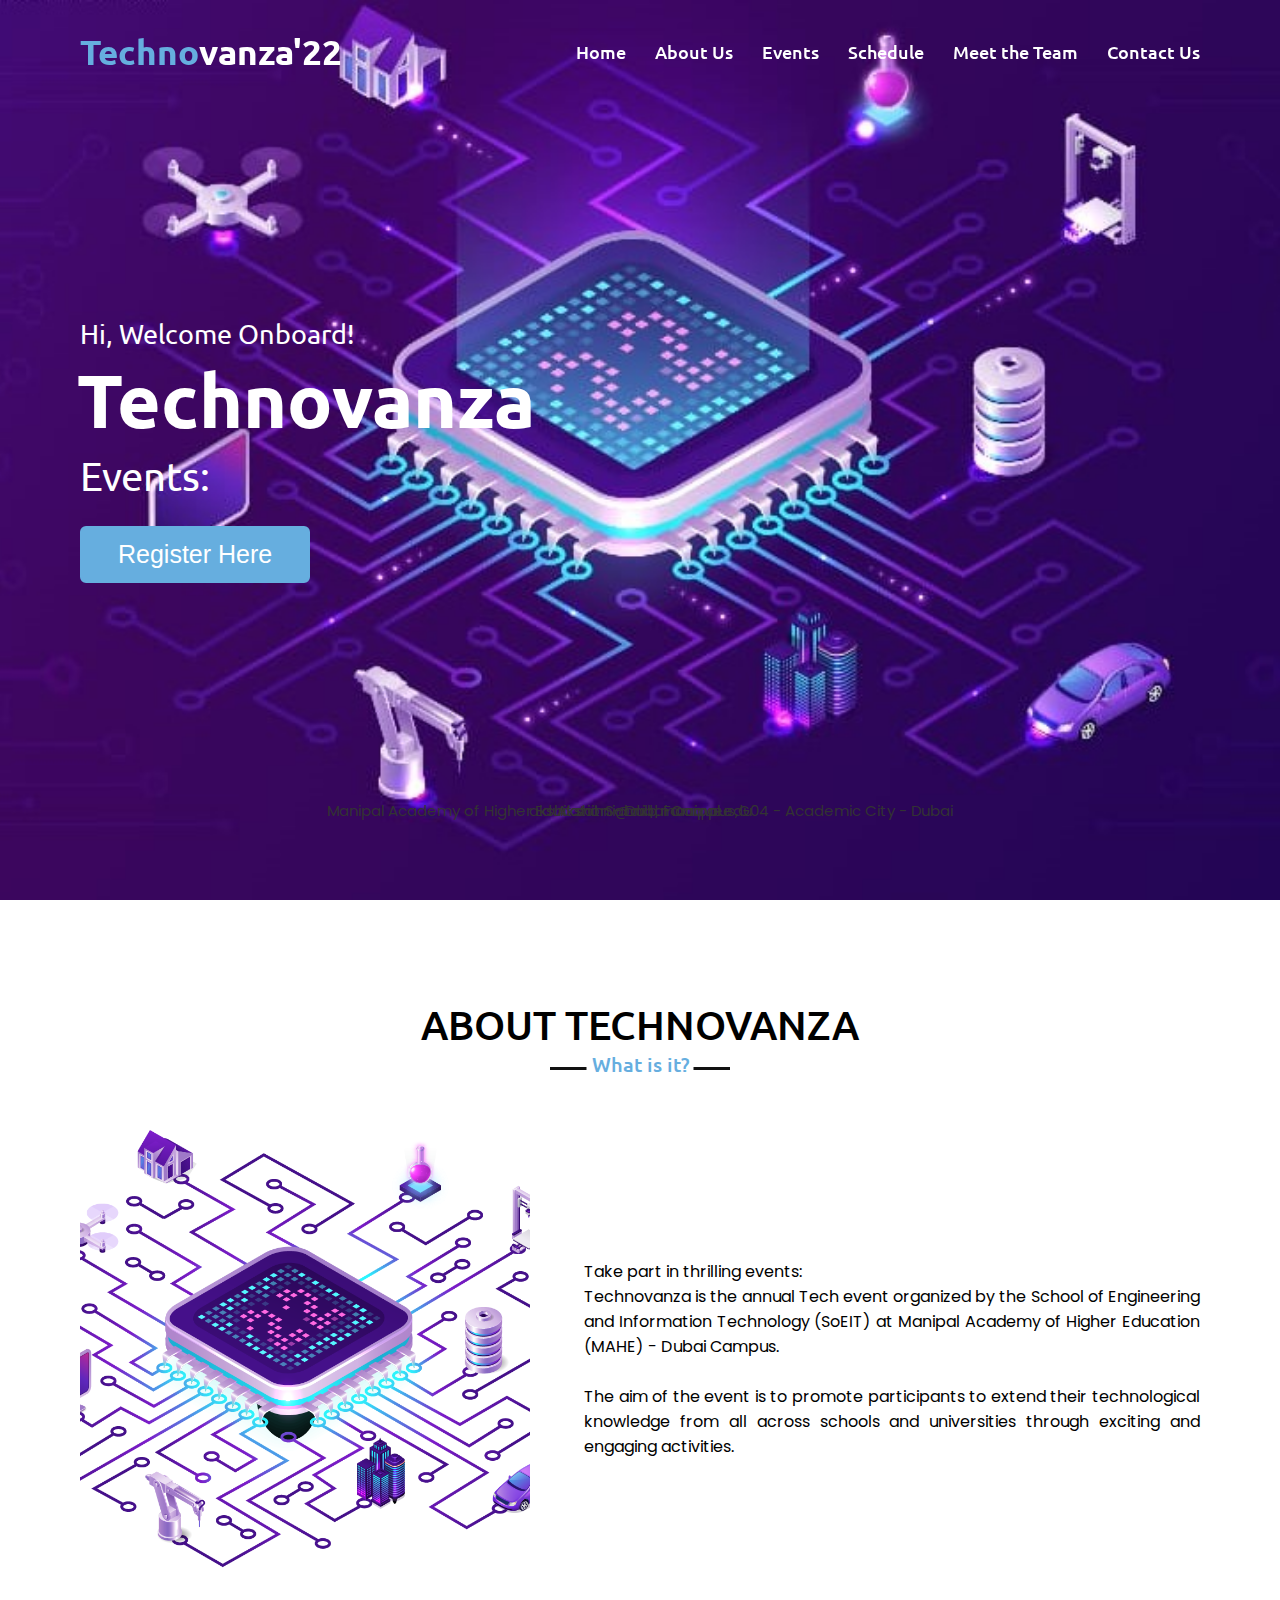
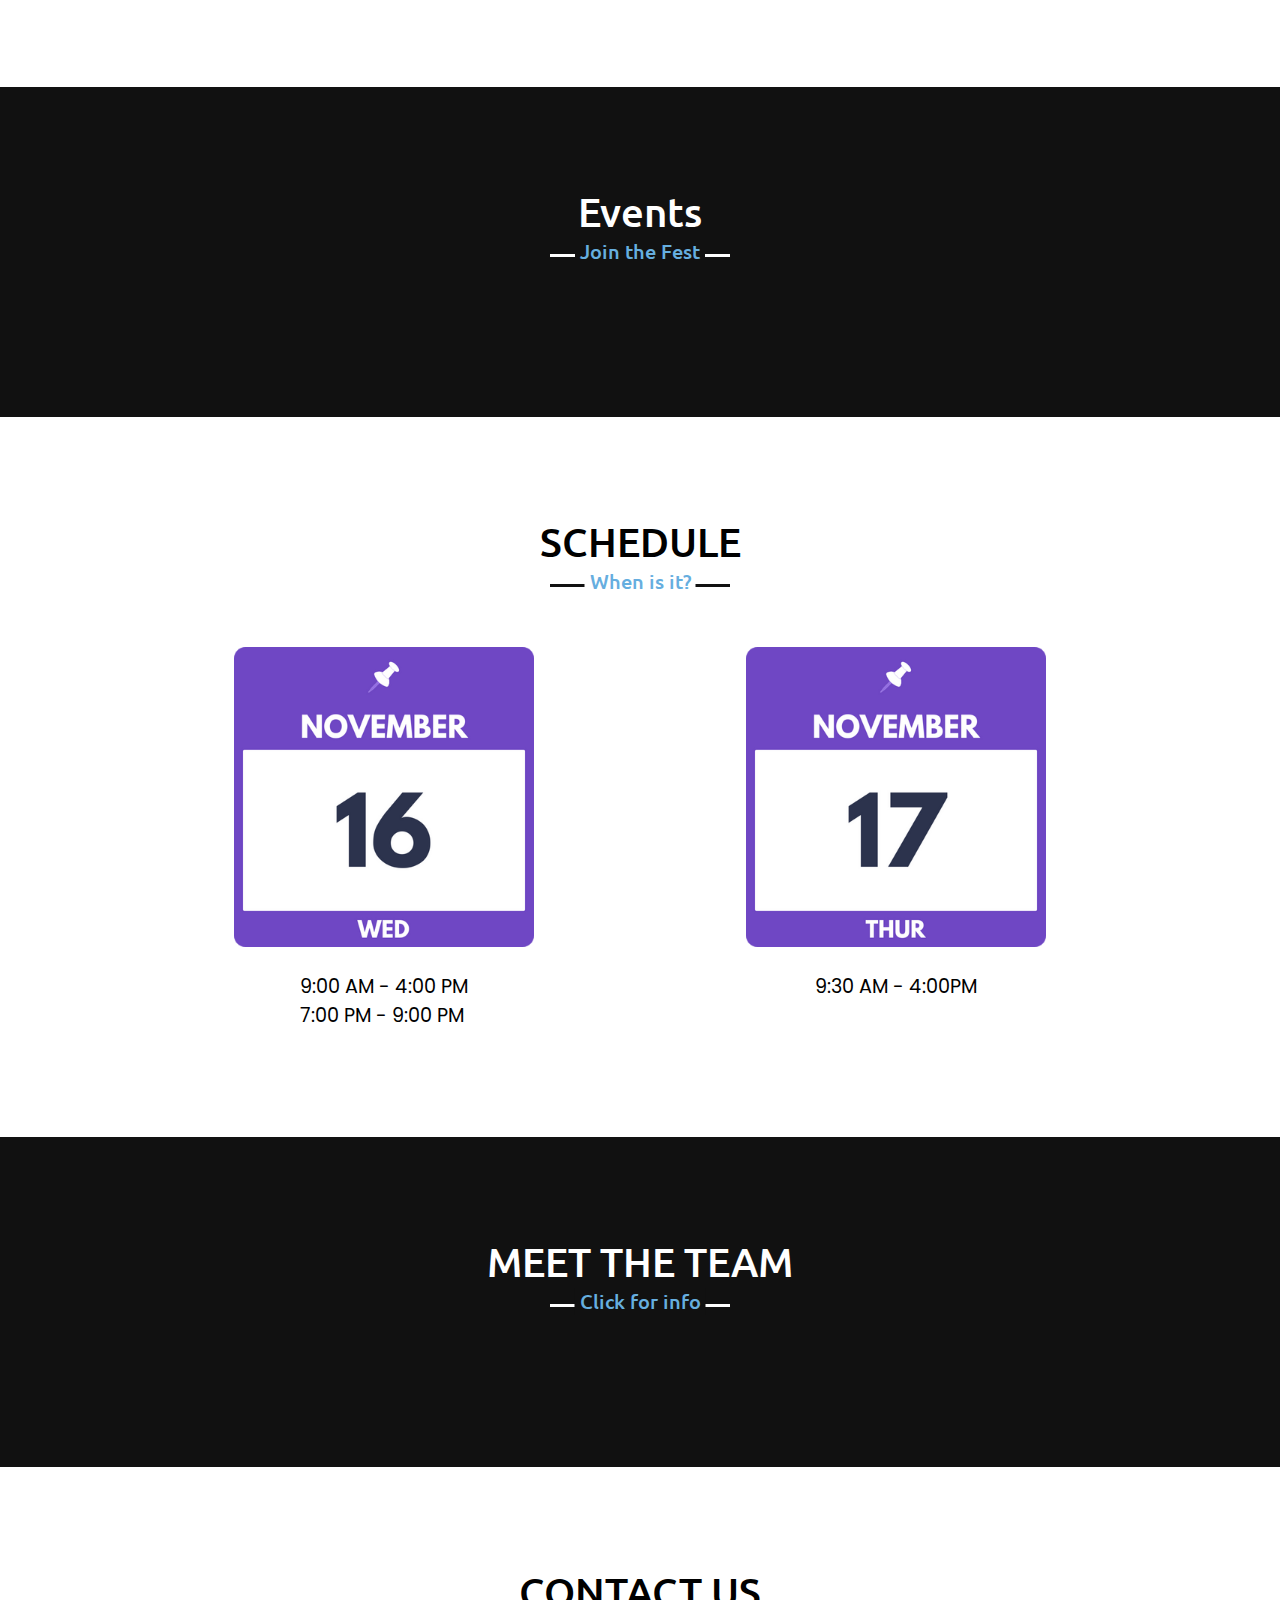
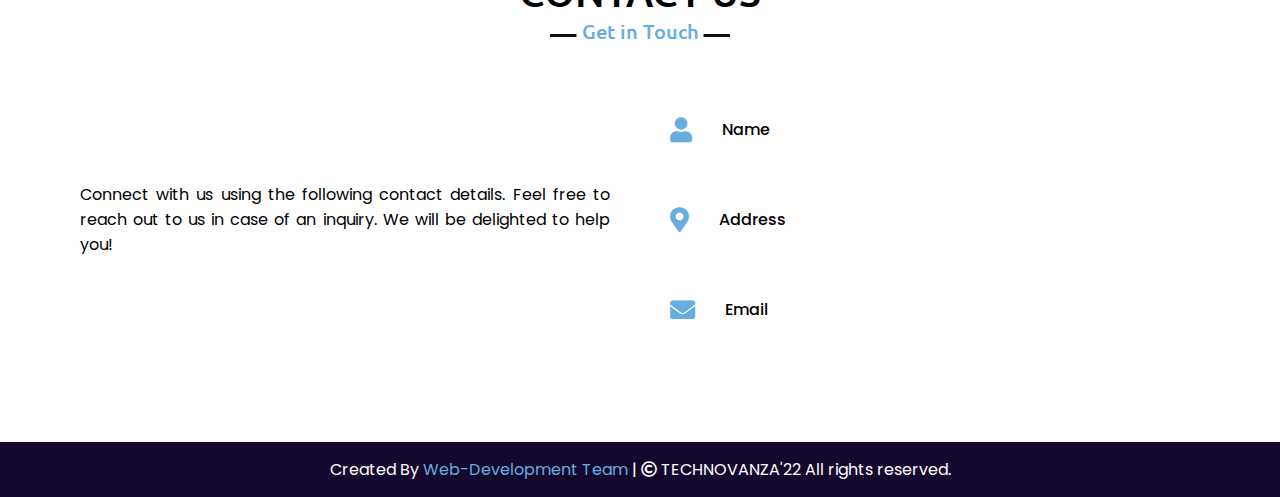
==== html/index.html @ e717aae4 "Updated UI" ====
<!DOCTYPE html>
<html lang="en">

<head>
    <meta charset="UTF-8">
    <meta name="viewport" content="width=device-width, initial-scale=1.0">
    <title>Technovanza'22</title>

    <!-- Sweet Alert -->
    <script src="https://code.jquery.com/jquery-3.6.1.min.js"
        integrity="sha256-o88AwQnZB+VDvE9tvIXrMQaPlFFSUTR+nldQm1LuPXQ=" crossorigin="anonymous"></script>
    <script src="https://cdn.jsdelivr.net/npm/sweetalert2@11"></script>

    <link rel="stylesheet" href="/css/index_style.css">
    <link rel="stylesheet" href="https://cdnjs.cloudflare.com/ajax/libs/font-awesome/5.15.3/css/all.min.css" />
    <script src="https://code.jquery.com/jquery-3.5.1.min.js"></script>
    <script src="https://cdnjs.cloudflare.com/ajax/libs/typed.js/2.0.11/typed.min.js"></script>
    <script src="https://cdnjs.cloudflare.com/ajax/libs/waypoints/4.0.1/jquery.waypoints.min.js"></script>
    <script src="https://cdnjs.cloudflare.com/ajax/libs/OwlCarousel2/2.3.4/owl.carousel.min.js"></script>
    <link rel="stylesheet"
        href="https://cdnjs.cloudflare.com/ajax/libs/OwlCarousel2/2.3.4/assets/owl.carousel.min.css" />

    <!-- Modal  -->
    <link rel="shortcut icon" href="#" />
    <link rel="stylesheet" href="/css/modal.css">
</head>


<body onload="reset(); autoLogin();">
    <div class="scroll-up-btn">
        <i class="fas fa-angle-up"></i>
    </div>
    <nav class="navbar">
        <div class="max-width">
            <div class="logo"><a href="#">Techno<span>vanza'22</span></a></div>
            <ul class="menu">
                <li><a href="#home" class="menu-btn">Home</a></li>
                <li><a href="#about" class="menu-btn">About Us</a></li>
                <li><a href="#services" class="menu-btn">Events</a></li>
                <li><a href="#skills" class="menu-btn">Schedule</a></li>
                <li><a href="#teams" class="menu-btn">Meet the Team</a></li>
                <li><a href="#contact" class="menu-btn">Contact Us</a></li>

            </ul>
            <div class="menu-btn">
                <i class="fas fa-bars"></i>
            </div>
        </div>
    </nav>

    <!-- home section start -->
    <section class="home" id="home">
        <div class="max-width">
            <div class="home-content">
                <div class="text-1">Hi, Welcome Onboard!</div>
                <div class="text-2">Technovanza</div>
                <div class="text-3">Events: <span class="typing"></span></div>
                <button id="registerBtn" class="register-btn" onclick="openModal('registerModal', 'CloseRegisterModal')">Register Here</button>
            </div>
        </div>
    </section>

    <!-- LOGIN MODAL -->
    <div class="modal" id="loginModal">
        <div class="modal-container">
            <div class="modal-left">
                <h1 class="modal-title">Technovanza'22</h1>
                <p class="modal-desc">Please enter your credentials</p>
                <div class="input-block">
                    <label for="email" class="input-label">Email</label>
                    <input type="email" name="email" id="email" placeholder="Email">
                </div>
                <div class="input-block">
                    <label for="password" class="input-label">Password</label>
                    <input type="password" name="password" id="password" placeholder="Password">
                </div>
                <div class="modal-buttons">
                    <!-- <a href="" class="">Forgot your password?</a> -->
                    <button class="modal-button" onclick="login_user();" id="loginBtn">Login</button>
                </div>
                <p class="sign-up">Don't have an account? <button class="modal-links" onclick="closeModal(); openModal('registerModal', 'CloseRegisterModal');">Register</button></p>
            </div>
            <div class="modal-right">
                <!-- FOR EVENT REGISTRATION -->
                <!-- <img src="/css/images/techno.jpg" alt=""> -->
                <!-- FOR REGISTRATION -->
                <!-- <img src="/css/images/loginCube.jpg" alt=""> -->
                <!-- <img src="/css/images/loginCube2.jpg" alt=""> -->
                <img src="/css/images/techno.jpg" alt="" style="max-height: 413px;">
                <!-- FOR LOGIN -->
                <!-- <img src="/css/images/technovanza.jpeg" alt=""> -->
                <!-- <img src="/css/images/cyberglitch.jpg" alt=""> -->
            </div>
            <button class="icon-button close-button" id="CloseLoginModal">
                <svg version="1.1" id="Capa_1" xmlns="http://www.w3.org/2000/svg"
                    xmlns:xlink="http://www.w3.org/1999/xlink" x="0px" y="0px" viewBox="0 0 26 26"
                    style="enable-background:new 0 0 26 26;" xml:space="preserve">
                    <g>
                        <path class="close-button-color" d="M21.125,0H4.875C2.182,0,0,2.182,0,4.875v16.25C0,23.818,2.182,26,4.875,26h16.25
                    C23.818,26,26,23.818,26,21.125V4.875C26,2.182,23.818,0,21.125,0z M18.78,17.394l-1.388,1.387c-0.254,0.255-0.67,0.255-0.924,0
                    L13,15.313L9.533,18.78c-0.255,0.255-0.67,0.255-0.925-0.002L7.22,17.394c-0.253-0.256-0.253-0.669,0-0.926l3.468-3.467
                    L7.221,9.534c-0.254-0.256-0.254-0.672,0-0.925l1.388-1.388c0.255-0.257,0.671-0.257,0.925,0L13,10.689l3.468-3.468
                    c0.255-0.257,0.671-0.257,0.924,0l1.388,1.386c0.254,0.255,0.254,0.671,0.001,0.927l-3.468,3.467l3.468,3.467
                    C19.033,16.725,19.033,17.138,18.78,17.394z" />
                    </g>
                </svg>
            </button>
        </div>
    </div>

    <!-- REGISTER MODAL -->
    <div class="modal" id="registerModal">
        <div class="modal-container">
            <div class="modal-left">
                <h1 class="modal-title">Technovanza'22</h1>
                <p class="modal-desc">Please enter your credentials</p>
                <div class="input-block">
                    <label for="username" class="input-label">Name</label>
                    <input type="text" name="name" id="usernameTextField" placeholder="Full Name">
                </div>
                <div class="input-block">
                    <label for="email" class="input-label">Email</label>
                    <input type="email" name="email" id="emailTextField" placeholder="Email">
                </div>
                <div id="emailValidation" style="color: red; font-size: 12px;" class="d-flex align-items-center" hidden>

                </div>
                <div class="input-block">
                    <label for="password" class="input-label">Password</label>
                    <input type="password" name="password" id="passwordTextField" placeholder="Password">
                </div>
                <div id="passwordValidation" style="color: red; font-size: 12px;" class="d-flex align-items-center" hidden> 

                </div>
                <div class="modal-buttons">
                    <br>
                    <!-- <a href="" class="">Forgot your password?</a> -->
                    <button class="modal-button" onclick="register_user();" id="regBtn">Register</button>
                </div>
                <p class="sign-up">Already have an account? <button class="modal-links" onclick="closeModal(); openModal('loginModal', 'CloseLoginModal');">Login</button></p>
            </div>
            <div class="modal-right">
                <!-- FOR EVENT REGISTRATION -->
                <!-- <img src="/css/images/techno.jpg" alt=""> -->
                <!-- FOR REGISTRATION -->
                <!-- <img src="/css/images/loginCube.jpg" alt=""> -->
                <!-- <img src="/css/images/loginCube2.jpg" alt=""> -->
                <img src="/css/images/techno.gif" alt="">
                <!-- FOR LOGIN -->
                <!-- <img src="/css/images/technovanza.jpeg" alt=""> -->
                <!-- <img src="/css/images/cyberglitch.jpg" alt=""> -->
            </div>
            <button class="icon-button close-button" id="CloseRegisterModal">
                <svg version="1.1" id="Capa_1" xmlns="http://www.w3.org/2000/svg"
                    xmlns:xlink="http://www.w3.org/1999/xlink" x="0px" y="0px" viewBox="0 0 26 26"
                    style="enable-background:new 0 0 26 26;" xml:space="preserve">
                    <g>
                        <path class="close-button-color" d="M21.125,0H4.875C2.182,0,0,2.182,0,4.875v16.25C0,23.818,2.182,26,4.875,26h16.25
                        C23.818,26,26,23.818,26,21.125V4.875C26,2.182,23.818,0,21.125,0z M18.78,17.394l-1.388,1.387c-0.254,0.255-0.67,0.255-0.924,0
                        L13,15.313L9.533,18.78c-0.255,0.255-0.67,0.255-0.925-0.002L7.22,17.394c-0.253-0.256-0.253-0.669,0-0.926l3.468-3.467
                        L7.221,9.534c-0.254-0.256-0.254-0.672,0-0.925l1.388-1.388c0.255-0.257,0.671-0.257,0.925,0L13,10.689l3.468-3.468
                        c0.255-0.257,0.671-0.257,0.924,0l1.388,1.386c0.254,0.255,0.254,0.671,0.001,0.927l-3.468,3.467l3.468,3.467
                        C19.033,16.725,19.033,17.138,18.78,17.394z" />
                    </g>
                </svg>
            </button>
        </div>
    </div>

    <!-- about section start -->
    <section class="about" id="about">
        <div class="max-width">
            <h2 class="title">ABOUT TECHNOVANZA</h2>
            <div class="about-content">
                <div class="column left">
                    <img src="/css/images/logo.png" alt="">
                </div>
                <div class="column right">
                    <div class="text-type">Take part in thrilling events: <span class="typing-2"></span></div>
                    <p>
                        Technovanza is the annual Tech event organized by the School of Engineering and Information
                        Technology (SoEIT) at Manipal Academy of Higher Education (MAHE) - Dubai Campus.
                    </p>
                    <br>
                    <p>
                        The aim of the event is to promote participants to extend their technological knowledge from all
                        across schools and universities through exciting and engaging activities.
                    </p>

                </div>
            </div>
        </div>
    </section>

    <!-- services section start -->
    <section class="teams services" id="services">
        <div class="max-width">
            <h2 class="title">Events</h2>
            <div class="carousel owl-carousel">
                <div class="card event-card">
                    <div class="box">
                        <img src="/css/posters/Escape_Room.png" alt="">
                        <div class="texts">Escape Room</div>
                    </div>
                </div>
                <div class="card event-card">
                    <div class="box">
                        <img src="/css/posters/Lost_Treasure.png" alt="">
                        <div class="texts">Lost Treasure</div>
                    </div>
                </div>
                <div class="card event-card">
                    <div class="box">
                        <img src="/css/posters/Lazer_maze.gif" alt="">
                        <div class="texts">Lazer maze</div>
                    </div>
                </div>
                <div class="card event-card">
                    <div class="box">
                        <img src="/css/posters/Skedaddle_through_time_2.jpg" alt="">
                        <div class="texts">Skedaddle Through Time</div>
                    </div>
                </div>
                <div class="card event-card">
                    <div class="box">
                        <img src="/css/posters/Snifflicious.jpeg" alt="">
                        <div class="texts">SniffLicious</div>
                    </div>
                </div>
                <div class="card event-card">
                    <div class="box">
                        <img src="/css/posters/HOMEPROTEK.jpeg" alt="">
                        <div class="texts">Homeprotek</div>
                    </div>
                </div>
                <div class="card event-card">
                    <div class="box">
                        <img src="/css/posters/HYDROJET.jpeg" alt="">
                        <div class="texts">Hydrojet</div>
                    </div>
                </div>
                <div class="card event-card">
                    <div class="box">
                        <img src="/css/posters/Neon_Rocket.png" alt="">
                        <div class="texts">Neon TechnoFun</div>
                    </div>
                </div>
                <div class="card event-card">
                    <div class="box">
                        <img src="/css/posters/Electrothon.gif" alt="">
                        <div class="texts">Electrothon</div>
                    </div>
                </div>
            </div>
        </div>
    </section>


    <!-- skills section start -->
    <section class="skills" id="skills">
        <h2 class="title">SCHEDULE</h2>
        <div class="schedule">
            <div class="date">
                <img src="/css/images/Nov16.png" alt="" width="300px">
                <div class="timings">
                    <br>
                    <p style="font-size: 1.2rem;">9:00 AM - 4:00 PM</p>
                    <p style="font-size: 1.2rem;">7:00 PM - 9:00 PM</p>
                </div>
            </div>
            <br><br>
            <div class="date">
                <img src="/css/images/Nov17.png" alt="" width="300px">
                <br>
                <p style="font-size: 1.2rem;">9:30 AM - 4:00PM</p>
            </div>
        </div>
    </section>

    <section class="teams" id="teams">
        <div class="max-width">
            <h2 class="title">MEET THE TEAM</h2>
            <div class="carousel owl-carousel">
                <div class="container">
                    <img src="/css/profiles/Jaison.jpeg" alt="Avatar" class="image">
                    <div class="overlay">
                        <div class="text">Jaison Thomas</div>
                        <div class="sub-title">Web Dev Incharge | Backend</div>
                    </div>
                </div>
                <div class="container">
                    <img src="/css/profiles/Sania.jpeg" alt="Avatar" class="image">
                    <div class="overlay">
                        <div class="text">Sania Ejaz</div>
                        <div class="sub-title">Frontend Incharge</div>
                    </div>
                </div>
                <div class="container">
                    <img src="/css/profiles/zulaika.jpeg" alt="Avatar" class="image">
                    <div class="overlay">
                        <div class="text">Zulaika Ali</div>
                        <div class="sub-title">Frontend Dev | UI Designer</div>
                    </div>
                </div>
                <div class="container">
                    <img src="/css/profiles/Brandon.jpeg" alt="Avatar" class="image">
                    <div class="overlay">
                        <div class="text">Brandon Rodrigues</div>
                        <div class="sub-title">Frontend Dev</div>
                    </div>
                </div>
                <div class="container">
                    <img src="/css/profiles/Shreesh.jpeg" alt="Avatar" class="image">
                    <div class="overlay">
                        <div class="text">Shreesh Chaturvedi</div>
                        <div class="sub-title">Backend Dev</div>
                    </div>
                </div>
                <!-- Other -->
                <div class="container">
                    <img src="/css/profiles/SIDA.jpg" alt="Avatar" class="image">
                    <div class="overlay">
                        <div class="text">Sidhart Anil</div>
                        <div class="sub-title">Backend Dev</div>
                    </div>
                </div>
                <div class="container">
                    <img src="/css/profiles/Ayush.jpeg" alt="Avatar" class="image">
                    <div class="overlay">
                        <div class="text">Ayush Kumar</div>
                        <div class="sub-title">Frontend Dev</div>
                    </div>
                </div>
                <div class="container">
                    <img src="/css/profiles/Fatima.jpeg" alt="Avatar" class="image">
                    <div class="overlay">
                        <div class="text">Fatima Khan</div>
                        <div class="sub-title">Frontend Dev</div>
                    </div>
                </div>
                <div class="container">
                    <img src="/css/profiles/SidN.jpeg" alt="Avatar" class="image">
                    <div class="overlay">
                        <div class="text">Siddhart Nair</div>
                        <div class="sub-title">Frontend | Web Tester</div>
                    </div>
                </div>
                <div class="container">
                    <img src="/css/profiles/Safiya.jpg" alt="Avatar" class="image">
                    <div class="overlay">
                        <div class="text">Safiya Fatima</div>
                        <div class="sub-title">Frontend Dev</div>
                    </div>
                </div>
            </div>
        </div>
    </section>

    <!-- contact section start -->
    <section class="contact" id="contact">
        <div class="max-width">
            <h2 class="title">CONTACT US</h2>
            <div class="contact-content">
                <div class="column left">
                    <p>Connect with us using the following contact details.
                        Feel free to reach out to us in case of an inquiry. We will be delighted to help you!</p>
                </div>
                <div class="icons column right">
                    <div class="row">
                        <i class="fas fa-user"></i>
                        <div class="info">
                            <div class="head">Name</div>
                            <div class="sub-title">Akshit Sahni || Faruque</div>
                        </div>
                    </div>
                    <br>
                    <div class="row">
                        <i class="fas fa-map-marker-alt"></i>
                        <div class="info">
                            <div class="head">Address</div>
                            <div class="sub-title">Manipal Academy of Higher Education - Dubai Campus,G04 - Academic
                                City - Dubai</div>
                        </div>
                    </div>
                    <br>
                    <div class="row">
                        <i class="fas fa-envelope"></i>
                        <div class="info">
                            <div class="head">Email</div>
                            <div class="sub-title">akshit.sahni@dxb.manipal.edu</div>
                        </div>
                    </div>
                </div>
            </div>
        </div>
    </section>

    <!-- footer section start -->
    <footer>
        <span>Created By <a href="#teams"> Web-Development Team</a> | <span class="far fa-copyright"></span>
            TECHNOVANZA'22 All rights reserved.</span>
    </footer>

</body>
<script src="/js/index_layout.js"></script>
<script src="/js/auto_login.js"></script>
<script src="/js/helper.js"></script>
<script src="/js/index.js"></script>
<script src="/js/modal.js"></script>

</html>
---- css/index_style.css ----
/*  import google fonts */
@import url('https://fonts.googleapis.com/css2?family=Poppins:wght@400;500;600;700&family=Ubuntu:wght@400;500;700&display=swap');

*{
    margin: 0;
    padding: 0;
    box-sizing: border-box;
    text-decoration: none;
}
html{
    scroll-behavior: smooth;
}

/* custom scroll bar */
::-webkit-scrollbar {
    width: 10px;
}
::-webkit-scrollbar-track {
    background: #f1f1f1;
}
::-webkit-scrollbar-thumb {
    background: #888;
}

::-webkit-scrollbar-thumb:hover {
    background: #555;
}

/* all similar content styling codes */
section{
    padding: 100px 0;
}
.max-width{
    max-width: 1300px;
    padding: 0 80px;
    margin: auto;
}
.about, .services, .skills, .teams, .contact, footer{
    font-family: 'Poppins', sans-serif;
}
.about .about-content,
.services .serv-content,
.skills .skills-content,
.contact .contact-content{
    display: flex;
    flex-wrap: wrap;
    align-items: center;
    justify-content: space-between;
}
section .title{
    position: relative;
    text-align: center;
    font-size: 40px;
    font-weight: 500;
    margin-bottom: 60px;
    padding-bottom: 20px;
    font-family: 'Ubuntu', sans-serif;
}
section .title::before{
    content: "";
    position: absolute;
    bottom: 0px;
    left: 50%;
    width: 180px;
    height: 3px;
    background: #111;
    transform: translateX(-50%);
}
section .title::after{
    position: absolute;
    bottom: -8px;
    left: 50%;
    font-size: 20px;
    color: #66aedf;
    padding: 0 5px;
    background: #fff;
    transform: translateX(-50%);
}

/* navbar styling */
.navbar{
    position: fixed;
    width: 100%;
    z-index: 999;
    padding: 30px 0;
    font-family: 'Ubuntu', sans-serif;
    transition: all 0.3s ease;
}
.navbar.sticky{
    padding: 15px 0;
    background: black;
}
.navbar .max-width{
    display: flex;
    align-items: center;
    justify-content: space-between;
}
.navbar .logo a{
    color: #66aedf;
    font-size: 35px;
    font-weight: 600;
}
.navbar .logo a span{
    color:white;
    transition: all 0.3s ease;
}
.navbar.sticky .logo a span{
    color: white;
}
.navbar .menu li{
    list-style: none;
    display: inline-block;
}
.navbar .menu li a{
    display: block;
    color: #fff;
    font-size: 18px;
    font-weight: 500;
    margin-left: 25px;
    transition: color 0.3s ease;
}
.navbar .menu li a:hover{
    color: #66aedf;
}
.navbar.sticky .menu li a:hover{
    color: #fff;
}

/* menu btn styling */
.menu-btn{
    color: #fff;
    font-size: 23px;
    cursor: pointer;
    display: none;
}
.scroll-up-btn{
    position: fixed;
    height: 45px;
    width: 42px;
    background: #66aedf;
    right: 30px;
    bottom: 10px;
    text-align: center;
    line-height: 45px;
    color: #fff;
    z-index: 9999;
    font-size: 30px;
    border-radius: 6px;
    border-bottom-width: 2px;
    cursor: pointer;
    opacity: 0;
    pointer-events: none;
    transition: all 0.3s ease;
}
.scroll-up-btn.show{
    bottom: 30px;
    opacity: 1;
    pointer-events: auto;
}
.scroll-up-btn:hover{
    filter: brightness(90%);
}


/* home section styling */
.home{
    display: flex;
    background: url("images/mainogo.jpeg") no-repeat center;
    height: 100vh;
    color: #fff;
    min-height: 100px;
    background-size: cover;
    background-attachment: fixed;
    font-family: 'Ubuntu', sans-serif;
}
.home .max-width{
  width: 100%;
  display: flex;
}
.home .max-width .row{
  margin-right: 0;
}
.home .home-content .text-1{
    font-size: 27px;
}
.home .home-content .text-2{
    font-size: 75px;
    font-weight: 600;
    margin-left: -3px;
}
.home .home-content .text-3{
    font-size: 40px;
    margin: 5px 0;
}
.home .home-content .text-3 span{
    color: #66aedf;
    font-weight: 500;
}
.home .home-content a{
    display: inline-block;
    background: #66aedf;
    color: #fff;
    font-size: 25px;
    padding: 12px 36px;
    margin-top: 20px;
    font-weight: 400;
    border-radius: 6px;
    border: 2px solid #66aedf;
    transition: all 0.3s ease;
}
.home .home-content a:hover{
    color: #66aedf;
    background: none;
}

/* NEW CSS */
.register-btn{
    display: inline-block;
    background: #66aedf;
    color: #fff;
    font-size: 25px;
    padding: 12px 36px;
    margin-top: 20px;
    font-weight: 400;
    border-radius: 6px;
    border: 2px solid #66aedf;
    transition: all 0.3s ease;
    cursor: pointer;
}

/* Modal */
.swal2-popup {
    font-family: 'Segoe UI', Tahoma, Geneva, Verdana, sans-serif;
}

/* about section styling */
.about .title::after{
    content: "What is it?";
}
.about .about-content .left{
    width: 45%;
}
.about .about-content .left img{
    height: 450px;
    width: 450px;
    object-fit: cover;
    border-radius: 6px;
}
.about .about-content .right{
    width: 55%;
}
.about .about-content .right .text{
    font-size: 25px;
    font-weight: 600;
    margin-bottom: 10px;
}
.about .about-content .right .text span{
    color: #66aedf;
}
.about .about-content .right p{
    text-align: justify;
}
.about .about-content .right a{
    display: inline-block;
    background: #66aedf;
    color: #fff;
    font-size: 20px;
    font-weight: 500;
    padding: 10px 30px;
    margin-top: 20px;
    border-radius: 6px;
    border: 2px solid #66aedf;
    transition: all 0.3s ease;
}
.about .about-content .right a:hover{
    color: #66aedf;
    background: none;
}

/* services section styling */
.services, .teams{
    color:#fff;
    background: #111;
}
.services .title::before,
.teams .title::before{
    background: #fff;
}
.services .title::after,
.teams .title::after{
    background: #111;
    content: "Join the Fest";
}
.services .serv-content .card{
    z-index: -1;
    width: calc(33% - 20px);
    background: #222;
    text-align: center;
    border-radius: 6px;
    padding: 50px 25px;
    cursor: pointer;
    transition: all 0.3s ease;
}
.card>.box{
    height: 250px;
}
.texts{
    margin-top: 20px;
    font-size: 20px;
}
.services .serv-content .card:hover{
    background: #66aedf;
}
.services .serv-content .card {
    transition: all 0.3s ease;
}
.services .serv-content .card:hover .box{
    transform: scale(1.05);
}
.services .serv-content .card i{
    font-size: 50px;
    color: #66aedf;
    transition: color 0.3s ease;
}
.services .serv-content .card:hover i{
    color: #fff;
}
.services .serv-content .card .text{
    font-size: 25px;
    font-weight: 500;
    margin: 10px 0 7px 0;
}

/* skills section styling */

.schedule,
.date {
    display: flex;
    align-items: center;
    flex-wrap: wrap;
    /* justify-content: center; */
    flex-wrap: wrap;
}

.date {
    height: 390px;
    flex-direction: column;
    margin-bottom: 20px;
    margin: auto;
}

.schedule{
    /* justify-content: space-around; */
    margin: auto;
    width: 80%;
}

.skills .title::after{
    content: "When is it?";
}
.skills .skills-content .column{
    width: calc(50% - 30px);
}
.skills .skills-content .left .text{
    font-size: 20px;
    font-weight: 600;
    margin-bottom: 10px;
}
.skills .skills-content .left p{
    text-align: justify;
}
.skills .skills-content .left a{
    display: inline-block;
    background: #66aedf;
    color: #fff;
    font-size: 18px;
    font-weight: 500;
    padding: 8px 16px;
    margin-top: 20px;
    border-radius: 6px;
    border: 2px solid #66aedf;
    transition: all 0.3s ease;
}
.skills .skills-content .left a:hover{
    color: #66aedf;
    background: none;
}
.skills .skills-content .right .bars{
    margin-bottom: 15px;
}
.skills .skills-content .right .info{
    display: flex;
    margin-bottom: 5px;
    align-items: center;
    justify-content: space-between;
}
.skills .skills-content .right span{
    font-weight: 500;
    font-size: 18px;
}
.skills .skills-content .right .line{
    height: 5px;
    width: 100%;
    background: lightgrey;
    position: relative;
}
.skills .skills-content .right .line::before{
    content: "";
    position: absolute;
    height: 100%;
    left: 0;
    top: 0;
    background: #66aedf;
}
.skills-content .right .html::before{
    width: 90%;
}
.skills-content .right .css::before{
    width: 60%;
}
.skills-content .right .js::before{
    width: 80%;
}
.skills-content .right .php::before{
    width: 50%;
}
.skills-content .right .mysql::before{
    width: 70%;
}

/* teams section styling */
.container>img {
    height: 500px;
    width: 100%;
    object-fit: cover;
}

.container {
    position: relative;
    width: 100%;
}

.overlay {
    position: absolute;
    top: 0;
    bottom: 0;
    left: 0;
    right: 0;
    height: 100%;
    width: 100%;
    opacity: 0;
    transition: .5s ease;
    background-color: #111;
}

.container:hover .overlay {
    opacity: 0.75;
}

.text {
    color: white;
    font-weight: bold;
    font-size: 20px;
    position: absolute;
    width: 100%;
    top: 85%;
    left: 50%;
    -webkit-transform: translate(-50%, -50%);
    -ms-transform: translate(-50%, -50%);
    transform: translate(-50%, -50%);
    text-align: center;
}
.sub-title{
    color: white;
    font-size: 15px;
    position: absolute;
    width: 100%;
    top: 90%;
    left: 50%;
    -webkit-transform: translate(-50%, -50%);
    -ms-transform: translate(-50%, -50%);
    transform: translate(-50%, -50%);
    text-align: center;
}


.teams .title::after{
    content: "Click for info";
}

.services .title::after{
    content: "Join the Fest";
}

.teams .carousel .card{
    background: #222;
    border-radius: 6px;
    padding: 25px 35px;
    text-align: center;
    overflow: hidden;
    transition: all 0.3s ease;
}
.teams .carousel .card:hover{
    background: #66aedf;
}
.teams .carousel .card .box{
    display: flex;
    flex-direction: column;
    align-items: center;
    justify-content: center;
    transition: all 0.3s ease;
}
.teams .carousel .card:hover .box{
    transform: scale(1.05);
}
.teams .carousel .card .text{
    font-size: 25px;
    font-weight: 500;
    margin: 10px 0 7px 0;
}
.teams .carousel .card img{
    height: 150px;
    width: 150px;
    object-fit: cover;
    border-radius: 50%;
    border: 5px solid #ccaae6;
    transition: all 0.3s ease;
}
.teams .carousel .card:hover img{
    border-color: #fff;
}
.owl-dots{
    text-align: center;
    margin-top: 20px;
}
.owl-dot{
    height: 13px;
    width: 13px;
    margin: 0 5px;
    outline: none!important;
    border-radius: 50%;
    border: 2px solid #ccaae6!important;
    transition: all 0.10s ease;
}
.owl-dot.active{
    width: 35px;
    border-radius: 14px;
}
.owl-dot.active,
.owl-dot:hover{
    background: #ccaae6!important;
}

/* contact section styling */
.contact .title::after{
    content: "Get in Touch";
}
.contact .contact-content .column{
    width: calc(50% - 30px);
}
.contact .contact-content .text{
    font-size: 20px;
    font-weight: 600;
    margin-bottom: 10px;
}
.contact .contact-content .left p{
    text-align: justify;
}
.contact .contact-content .left .icons{
    margin: 10px 0;
}
.contact .contact-content .row{
    display: flex;
    height: 65px;
    align-items: center;
}
.contact .contact-content .row .info{
    margin-left: 30px;
}
.contact .contact-content .row i{
    font-size: 25px;
    color: #66aedf;
}
.contact .contact-content .info .head{
    font-weight: 500;
}
.contact .contact-content .info .sub-title{
    color: #333;
}
.contact .right form .fields{
    display: flex;
}
.contact .right form .field,
.contact .right form .fields .field{
    height: 45px;
    width: 100%;
    margin-bottom: 15px;
}
.contact .right form .textarea{
    height: 80px;
    width: 100%;
}
.contact .right form .name{
    margin-right: 10px;
}
.contact .right form .field input,
.contact .right form .textarea textarea{
    height: 100%;
    width: 100%;
    border: 1px solid lightgrey;
    border-radius: 6px;
    outline: none;
    padding: 0 15px;
    font-size: 17px;
    font-family: 'Poppins', sans-serif;
    transition: all 0.3s ease;
}
.contact .right form .field input:focus,
.contact .right form .textarea textarea:focus{
    border-color: #b3b3b3;
}
.contact .right form .textarea textarea{
  padding-top: 10px;
  resize: none;
}
.contact .right form .button-area{
  display: flex;
  align-items: center;
}
.right form .button-area button{
  color: #fff;
  display: block;
  width: 160px!important;
  height: 45px;
  outline: none;
  font-size: 18px;
  font-weight: 500;
  border-radius: 6px;
  cursor: pointer;
  flex-wrap: nowrap;
  background: #66aedf;
  border: 2px solid #66aedf;
  transition: all 0.3s ease;
}
.right form .button-area button:hover{
  color: #66aedf;
  background: none;
}
/* footer section styling */
footer{
    background: #14082f;
    padding: 15px 23px;
    color: #fff;
    text-align: center;
}
footer span a{
    color: #66aedf;
    text-decoration: none;
}
footer span a:hover{
    text-decoration: underline;
}


/* responsive media query start */
@media (max-width: 1104px) {
    .about .about-content .left img{
        height: 350px;
        width: 350px;
    }
}

@media (max-width: 991px) {
    .max-width{
        padding: 0 50px;
    }
}
@media (max-width: 947px){
    .menu-btn{
        display: block;
        z-index: 999;
    }
    .menu-btn i.active:before{
        content: "\f00d";
    }
    .navbar .menu{
        position: fixed;
        height: 100vh;
        width: 100%;
        left: -100%;
        top: 0;
        background: #111;
        text-align: center;
        padding-top: 80px;
        transition: all 0.3s ease;
    }
    .navbar .menu.active{
        left: 0;
    }
    .navbar .menu li{
        display: block;
    }
    .navbar .menu li a{
        display: inline-block;
        margin: 20px 0;
        font-size: 25px;
    }
    .home .home-content .text-2{
        font-size: 70px;
    }
    .home .home-content .text-3{
                /* font-size: 32px; */
                display: none;
    }
    .home .home-content a{
        font-size: 23px;
        padding: 10px 30px;
    }
    .max-width{
        max-width: 930px;
    }
    .about .about-content .column{
        width: 100%;
    }
    .about .about-content .left{
        display: flex;
        justify-content: center;
        margin: 0 auto 60px;
    }
    .about .about-content .right{
        flex: 100%;
    }
    .services .serv-content .card{
        width: calc(50% - 10px);
        margin-bottom: 20px;
    }
    .skills .skills-content .column,
    .contact .contact-content .column{
        width: 100%;
        margin-bottom: 35px;
    }
}

@media (max-width: 690px) {
    .max-width{
        padding: 0 23px;
    }
    .home .home-content .text-2{
        font-size: 60px;
    }
    .home .home-content .text-3{
        /* font-size: 32px; */
        display: none;
    }
    .home .home-content a{
        font-size: 20px;
    }
    .services .serv-content .card{
        width: 100%;
    }
}

@media (max-width: 500px) {
    .home .home-content .text-2{
        font-size: 50px;
    }
    .home .home-content .text-3{
        /* font-size: 27px; */
        display: none;
    }
    .about .about-content .right .text,
    .skills .skills-content .left .text{
        font-size: 19px;
    }
    .contact .right form .fields{
        flex-direction: column;
    }
    .contact .right form .name,
    .contact .right form .email{
        margin: 0;
    }
    .right form .error-box{
       width: 150px;
    }
    .scroll-up-btn{
        right: 15px;
        bottom: 15px;
        height: 38px;
        width: 35px;
        font-size: 23px;
        line-height: 38px;
    }
}

.typing-2{
    color: #66aedf;
}
---- css/modal.css ----
/* @import url("https://fonts.googleapis.com/css?family=Nunito:400,600,700"); */
@import url('https://fonts.googleapis.com/css2?family=Poppins:wght@400;500;600;700&family=Ubuntu:wght@400;500;700&display=swap');

/* .containerModal {
  height: 200vh;
  background-image: url(https://images.unsplash.com/photo-1538137524007-21e48fa42f3f?ixlib=rb-0.3.5&ixid=eyJhcHBfaWQiOjEyMDd9&s=ac9fa0975bd2ebad7afd906c5a3a15ab&auto=format&fit=crop&w=1834&q=80);
  background-size: cover;
  background-position: center;
  background-repeat: no-repeat;
} */

.modal {
  z-index: 99;
  position: fixed;
  left: 0;
  bottom: 0;
  width: 100%;
  height: 60px;
  /* background: rgba(51, 51, 51, 0.5); */
  display: flex;
  flex-direction: column;
  align-items: center;
  justify-content: center;
  transition: 0.4s all ease-in-out;
  font-family: 'Poppins', sans-serif;
  font-family: 'Ubuntu', sans-serif;

}

.modal-container {
  display: flex;
  max-width: 720px;
  width: 100%;
  border-radius: 10px;
  overflow: hidden;
  position: absolute;
  opacity: 0;
  pointer-events: none;
  transition-duration: 0.3s all ease-in-out;
  background: black;
  transform: translateY(100px) scale(0.4);
}

.modal-title {
  font-size: clamp(18px, 28px, 32px);
  font-weight: 800;
  margin: 0;
  font-weight: 400;
  color: #0b21e7;
}

.modal-desc {
  margin: 6px 0 30px 0;
}

.modal-left {
  padding: 60px 30px 20px;
  background: #fff;
  flex: 1.5;
  transition-duration: 0.5s all ease-in-out;
  transform: translateY(80px);
  opacity: 0;
}

.modal-button {
  opacity: 1 !important;
  color: #fff;
  font-family: "Nunito", sans-serif;
  font-size: 15px;
  cursor: pointer;
  border: 0;
  outline: 0;
  margin-top: 5px;
  padding: 10px 30px;
  border-radius: 12px;
  background: #0b6df8;
  box-shadow: 0 10px 40px rgba(0, 0, 0, 0.16);
  transition: 0.3s all ease-in-out;
}

.modal-button:hover {
  color: #fff;
  border-radius: 18px;
  background: #0b21e7;
  box-shadow: 12px 11px 57px -7px rgba(0, 0, 0, 0.39);
  -webkit-box-shadow: 12px 11px 57px -7px rgba(0, 0, 0, 0.39);
  -moz-box-shadow: 12px 11px 57px -7px rgba(0, 0, 0, 0.39);
  transform: translateY(5px);
}

.modal-right {
  flex: 2;
  font-size: 0;
  transition: 0.3s all ease-in-out;
  overflow: hidden;
  max-height: 485px;
}

.modal-right img {
  width: 100%;
  height: 100%;
  transform: scale(2);
  object-fit: cover;
  transition-duration: 1.2s;
}

.modal.is-open {
  height: 100%;
  background: rgba(51, 51, 51, 0.85);
}

.modal.is-open .modal-button {
  opacity: 0;
}

.modal.is-open .modal-container {
  opacity: 1;
  transition-duration: 0.6s;
  pointer-events: auto;
  transform: translateY(0) scale(1);
}

.modal.is-open .modal-right img {
  transform: scale(1);
}

.modal.is-open .modal-left {
  transform: translateY(0);
  opacity: 1;
  transition-delay: 0.1s;
}

.modal-buttons {
  display: flex;
  justify-content: center;
  align-items: center;
}

.modal-buttons a {
  color: rgba(51, 51, 51, 0.6);
  font-size: 14px;
}

.sign-up {
  margin: 60px 0 0;
  font-size: 14px;
  text-align: center;
}

.sign-up a {
  color: #0b6df8;
}

.input-button {
  padding: 8px 12px;
  outline: none;
  border: 0;
  color: #fff;
  border-radius: 4px;
  background: #1b66c9;
  /* background: #0b6df8; */
  font-family: "Nunito", sans-serif;
  transition: 0.3s;
  cursor: pointer;
}

.input-button:hover {
  background: #0b21e7;
}

.input-label {
  font-size: 11px;
  text-transform: uppercase;
  font-family: "Nunito", sans-serif;
  font-weight: 600;
  letter-spacing: 0.7px;
  color: rgb(73, 73, 73);
  transition: 0.3s all ease-in-out;
}

.input-block {
  display: flex;
  flex-direction: column;
  padding: 10px 10px 8px;
  border: 1px solid #9e9e9e;
  border-radius: 4px;
  margin-top: 10px;
  margin-bottom: 10px;
  transition: 0.3s all ease-in-out;
}

.input-block input {
  outline: 0;
  border: 0;
  padding: 4px 0 0;
  font-size: 14px;
  font-family: "Nunito", sans-serif;
}

.input-block input::placeholder {
  color: #8e8e8e;
  opacity: 1;
}

.input-block:focus-within {
  border: 2px solid #0b6df8;
}

.input-block:focus-within .input-label {
  color: #5d6dff;
}

.icon-button {
  outline: 0;
  position: absolute;
  right: 10px;
  top: 12px;
  width: 32px;
  height: 32px;
  border: 0;
  background: 0;
  padding: 0;
  cursor: pointer;
}
/* 
.scroll-down {
  position: fixed;
  top: 50%;
  left: 50%;
  display: flex;
  flex-direction: column;
  align-items: center;
  text-align: center;
  color: #7d695e;
  font-size: 32px;
  font-weight: 800;
  transform: translate(-50%, -50%);
}

.scroll-down svg {
  margin-top: 16px;
  width: 52px;
  fill: currentColor;
} */

.close-button-color{
  fill: #fff;
}

@media (max-width: 750px) {
  .modal-container {
    width: 90%;
  }

  .modal-right {
    display: none;
  }

  .close-button-color{
    fill: #000;
  }
}

.modal-links{
  background-color: white;
  border: none;
  outline: none;
  cursor: pointer;
  color: #0b21e7;
}

.d-flex{
  display: flex;
}

.align-items-center{
  align-items: center;
}

.justify-content-center{
  justify-content: center;
}
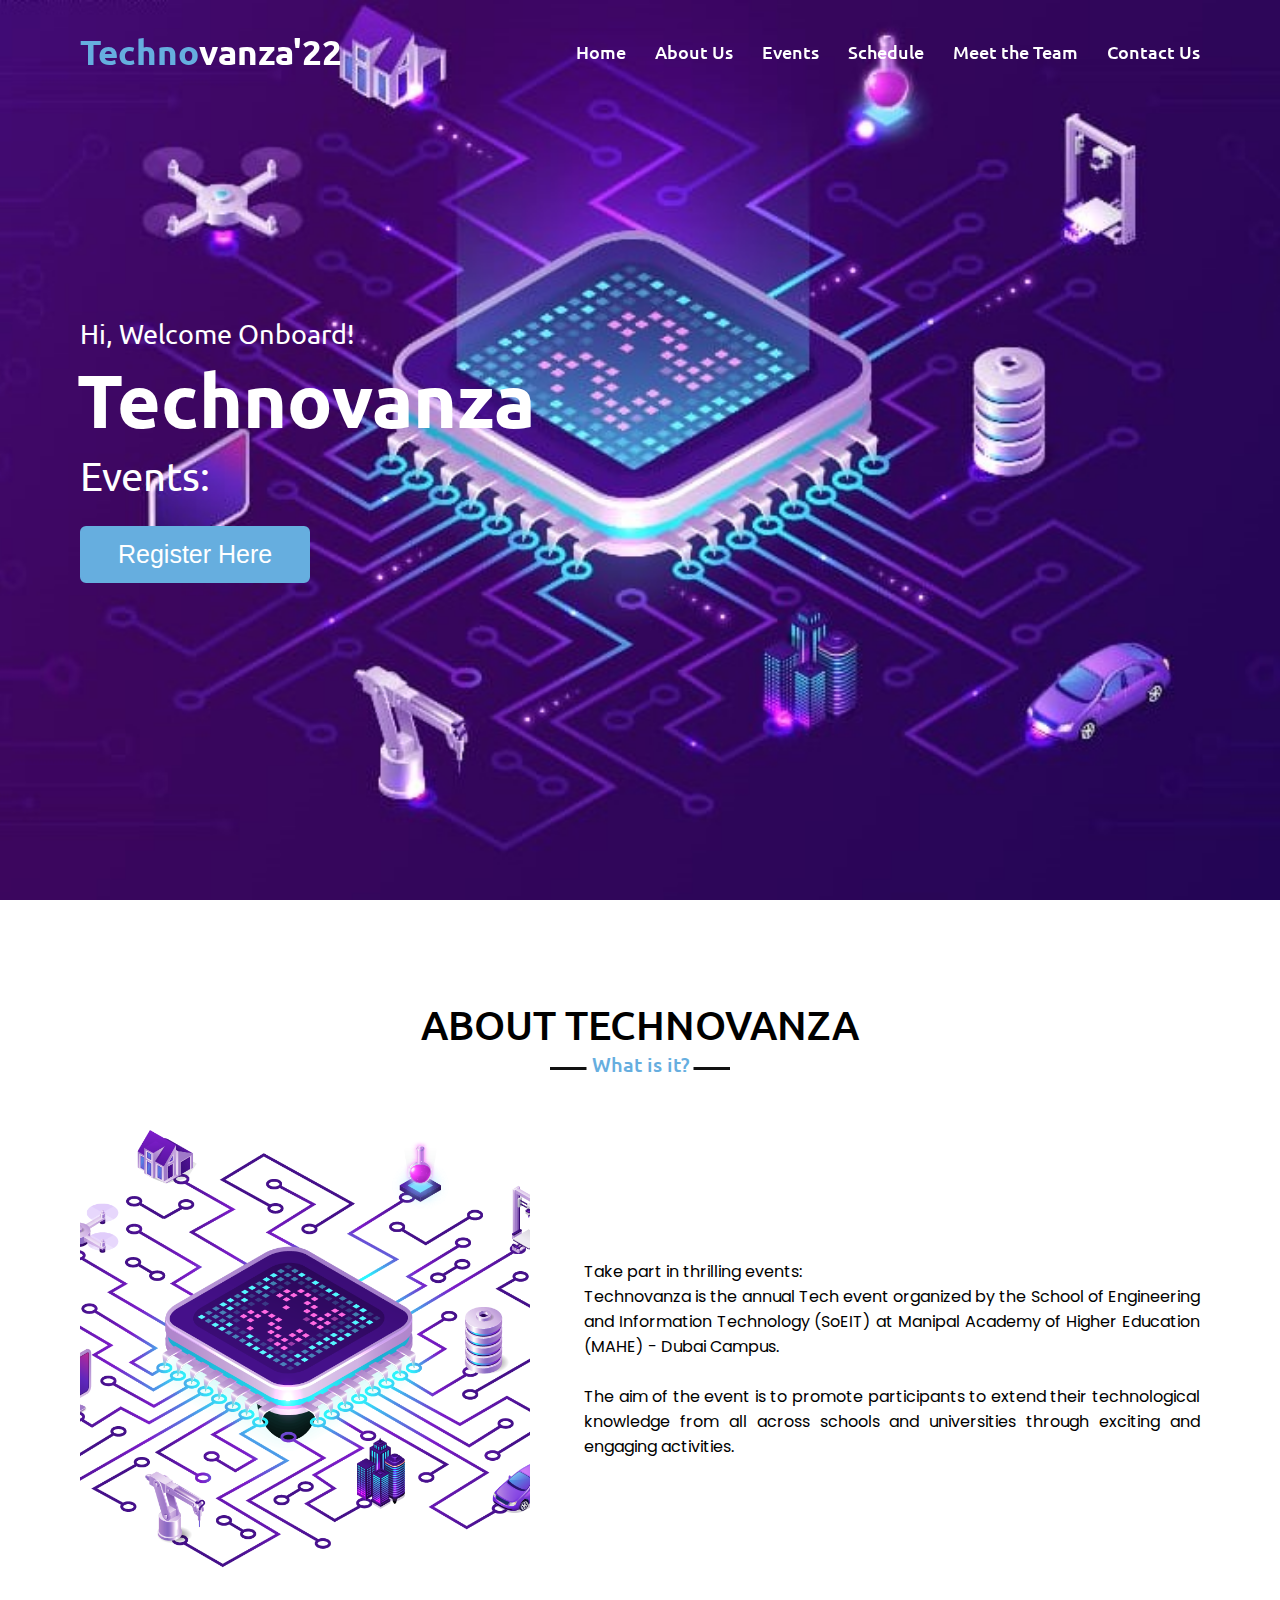
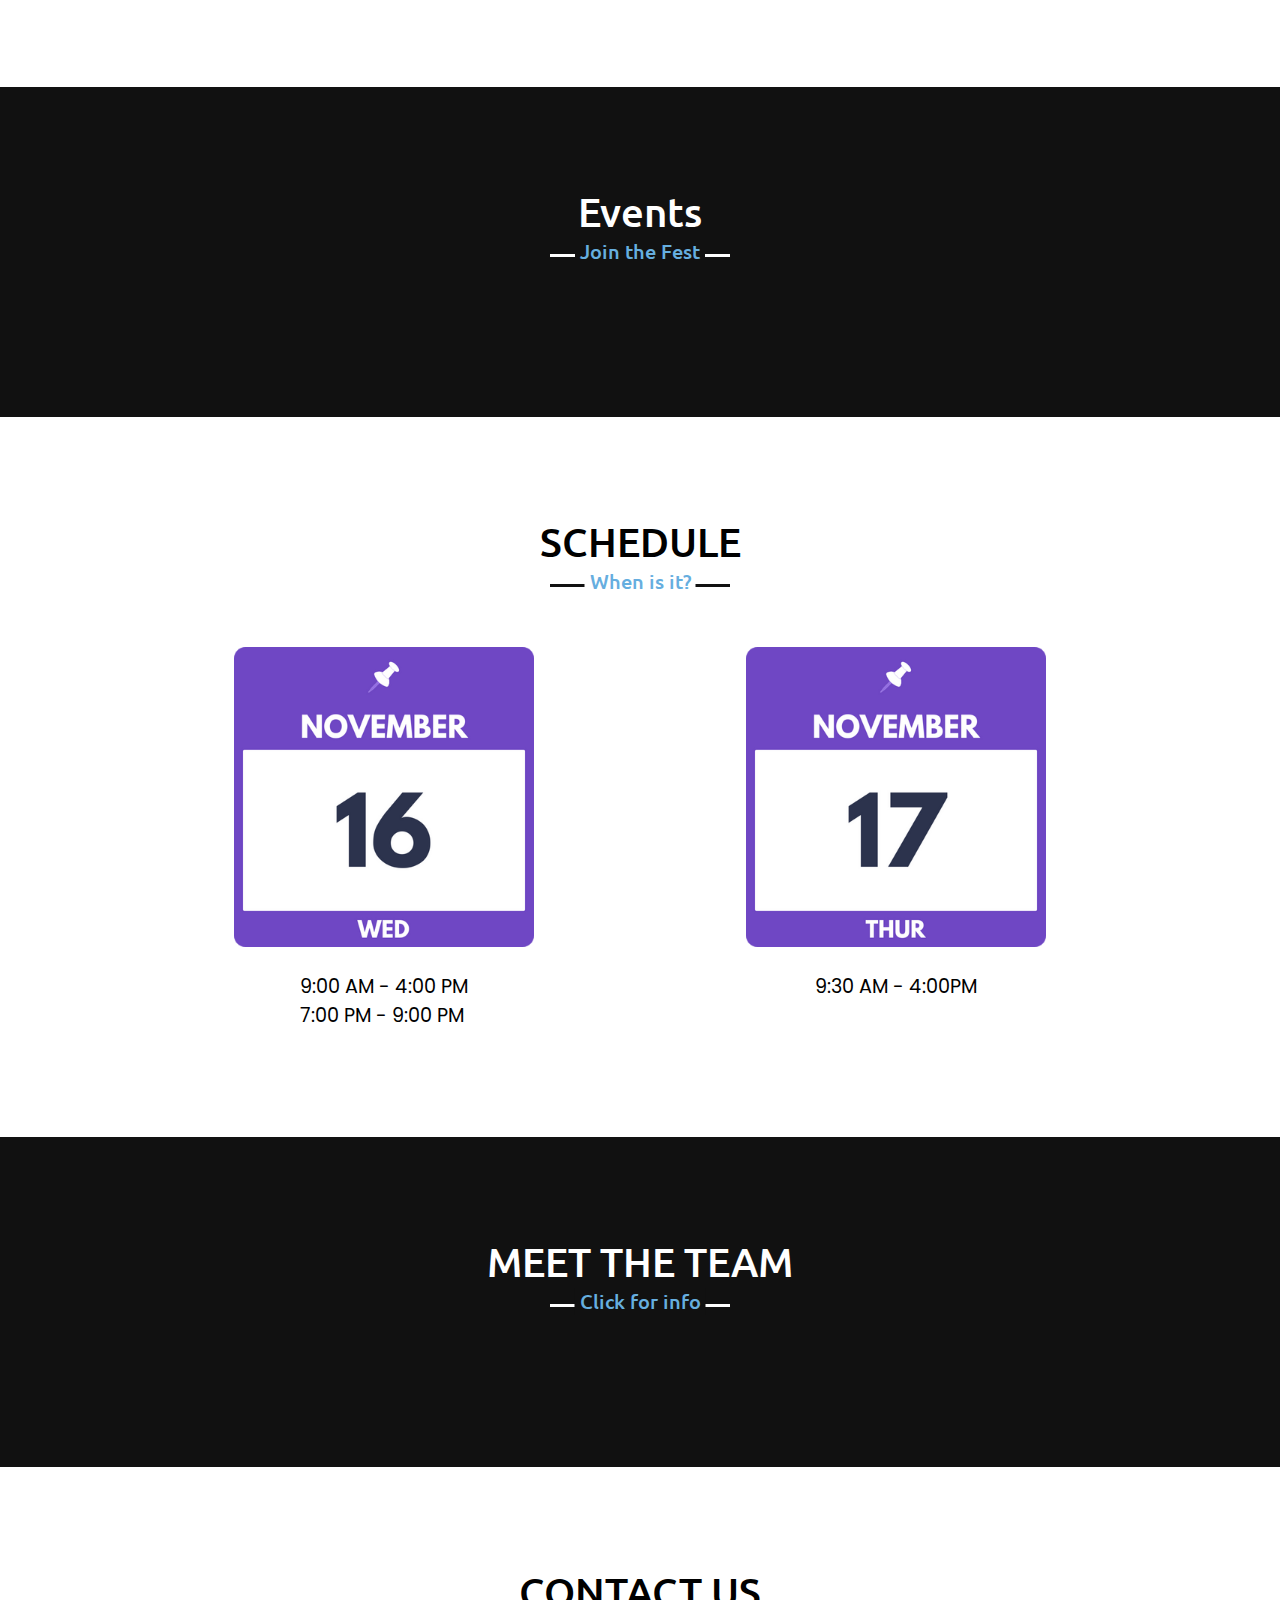
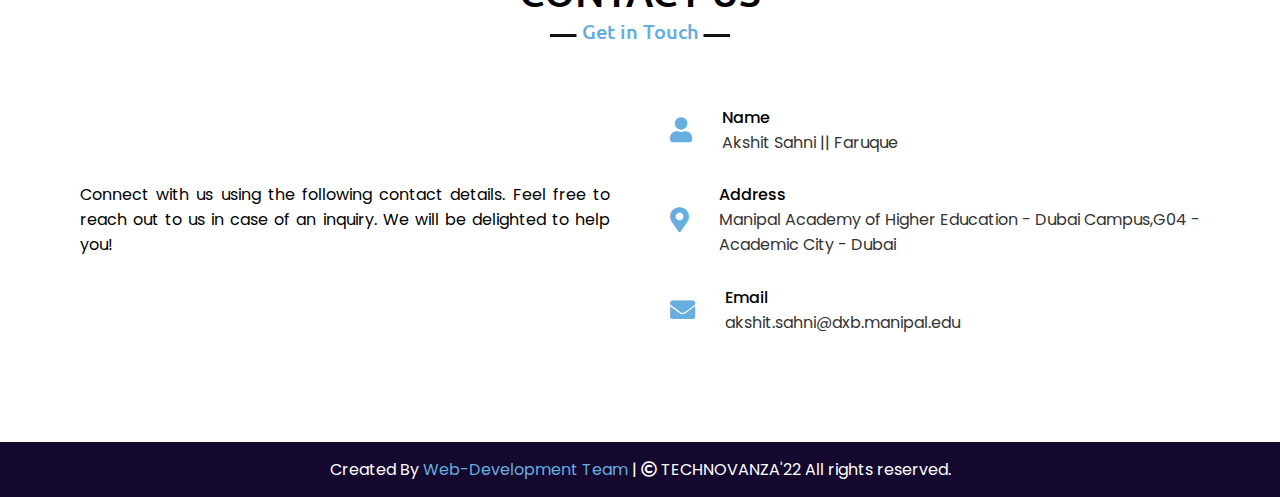
==== commit 10c6544b: "User View updated" ====
--- a/html/index.html
+++ b/html/index.html
@@ -285,71 +285,128 @@
                     <img src="/css/profiles/Jaison.jpeg" alt="Avatar" class="image">
                     <div class="overlay">
                         <div class="text">Jaison Thomas</div>
-                        <div class="sub-title">Web Dev Incharge | Backend</div>
+                        <div class="subtitle">Web Dev Incharge | Backend</div>
                     </div>
                 </div>
                 <div class="container">
                     <img src="/css/profiles/Sania.jpeg" alt="Avatar" class="image">
                     <div class="overlay">
                         <div class="text">Sania Ejaz</div>
-                        <div class="sub-title">Frontend Incharge</div>
+                        <div class="subtitle">Frontend Incharge | Design & Dev</div>
                     </div>
                 </div>
                 <div class="container">
                     <img src="/css/profiles/zulaika.jpeg" alt="Avatar" class="image">
                     <div class="overlay">
                         <div class="text">Zulaika Ali</div>
-                        <div class="sub-title">Frontend Dev | UI Designer</div>
+                        <div class="subtitle">Frontend Dev | UI Designer</div>
                     </div>
                 </div>
                 <div class="container">
                     <img src="/css/profiles/Brandon.jpeg" alt="Avatar" class="image">
                     <div class="overlay">
                         <div class="text">Brandon Rodrigues</div>
-                        <div class="sub-title">Frontend Dev</div>
+                        <div class="subtitle">Frontend Dev</div>
                     </div>
                 </div>
                 <div class="container">
                     <img src="/css/profiles/Shreesh.jpeg" alt="Avatar" class="image">
                     <div class="overlay">
                         <div class="text">Shreesh Chaturvedi</div>
-                        <div class="sub-title">Backend Dev</div>
-                    </div>
-                </div>
+                        <div class="subtitle">Backend Dev</div>
+                    </div>
+                </div>
+                <div class="container">
+                    <img src="/css/profiles/Riyaz.jpg" alt="Avatar" class="image">
+                    <div class="overlay">
+                        <div class="text">Riyaz Ahmed</div>
+                        <div class="subtitle">Secretary</div>
+                    </div>
+                </div>
+                <div class="container">
+                    <img src="/css/profiles/placeholder.png" alt="Avatar" class="image">
+                    <div class="overlay">
+                        <div class="text">Akshit Sahni</div>
+                        <div class="subtitle">Head of Events</div>
+                    </div>
+                </div>
+                <div class="container">
+                    <img src="/css/profiles/Faruque.jpg" alt="Avatar" class="image">
+                    <div class="overlay">
+                        <div class="text">Faruque Deyer</div>
+                        <div class="subtitle">Head of Events</div>
+                    </div>
+                </div>
+                <div class="container">
+                    <img src="/css/profiles/placeholder.png" alt="Avatar" class="image">
+                    <div class="overlay">
+                        <div class="text">Andrina Martin</div>
+                        <div class="subtitle">Head of Publicity | Head of Volunteers</div>
+                    </div>
+                </div>
+                <div class="container">
+                    <img src="/css/profiles/placeholder.png" alt="Avatar" class="image">
+                    <div class="overlay">
+                        <div class="text">Sohan Tuljapur</div>
+                        <div class="subtitle">Head of Publicity | Head of Volunteers</div>
+                    </div>
+                </div>
+                <div class="container">
+                    <img src="/css/profiles/Suhail.jpg" alt="Avatar" class="image">
+                    <div class="overlay">
+                        <div class="text">Mohammed Suhail</div>
+                        <div class="subtitle">Head of Accounts</div>
+                    </div>
+                </div>
+                <div class="container">
+                    <img src="/css/profiles/Haji.jpg" alt="Avatar" class="image">
+                    <div class="overlay">
+                        <div class="text">Abdullah Haji</div>
+                        <div class="subtitle" style="top: 92%;">Head of Facilities Management | Head of Partnership</div>
+                    </div>
+                </div>
+                <div class="container">
+                    <img src="/css/profiles/Ruthroy.jpg" alt="Avatar" class="image">
+                    <div class="overlay">
+                        <div class="text">Ruthroy John</div>
+                        <div class="subtitle">Head of Data Analytics</div>
+                    </div>
+                </div>
+
                 <!-- Other -->
                 <div class="container">
                     <img src="/css/profiles/SIDA.jpg" alt="Avatar" class="image">
                     <div class="overlay">
                         <div class="text">Sidhart Anil</div>
-                        <div class="sub-title">Backend Dev</div>
+                        <div class="subtitle">Backend Dev</div>
                     </div>
                 </div>
                 <div class="container">
                     <img src="/css/profiles/Ayush.jpeg" alt="Avatar" class="image">
                     <div class="overlay">
                         <div class="text">Ayush Kumar</div>
-                        <div class="sub-title">Frontend Dev</div>
+                        <div class="subtitle">Frontend Dev</div>
                     </div>
                 </div>
                 <div class="container">
                     <img src="/css/profiles/Fatima.jpeg" alt="Avatar" class="image">
                     <div class="overlay">
                         <div class="text">Fatima Khan</div>
-                        <div class="sub-title">Frontend Dev</div>
+                        <div class="subtitle">Frontend Dev</div>
                     </div>
                 </div>
                 <div class="container">
                     <img src="/css/profiles/SidN.jpeg" alt="Avatar" class="image">
                     <div class="overlay">
                         <div class="text">Siddhart Nair</div>
-                        <div class="sub-title">Frontend | Web Tester</div>
+                        <div class="subtitle">Frontend | Web Tester</div>
                     </div>
                 </div>
                 <div class="container">
                     <img src="/css/profiles/Safiya.jpg" alt="Avatar" class="image">
                     <div class="overlay">
                         <div class="text">Safiya Fatima</div>
-                        <div class="sub-title">Frontend Dev</div>
+                        <div class="subtitle">Frontend Dev</div>
                     </div>
                 </div>
             </div>
--- a/css/index_style.css
+++ b/css/index_style.css
@@ -470,7 +470,7 @@
     transform: translate(-50%, -50%);
     text-align: center;
 }
-.sub-title{
+.subtitle{
     color: white;
     font-size: 15px;
     position: absolute;
